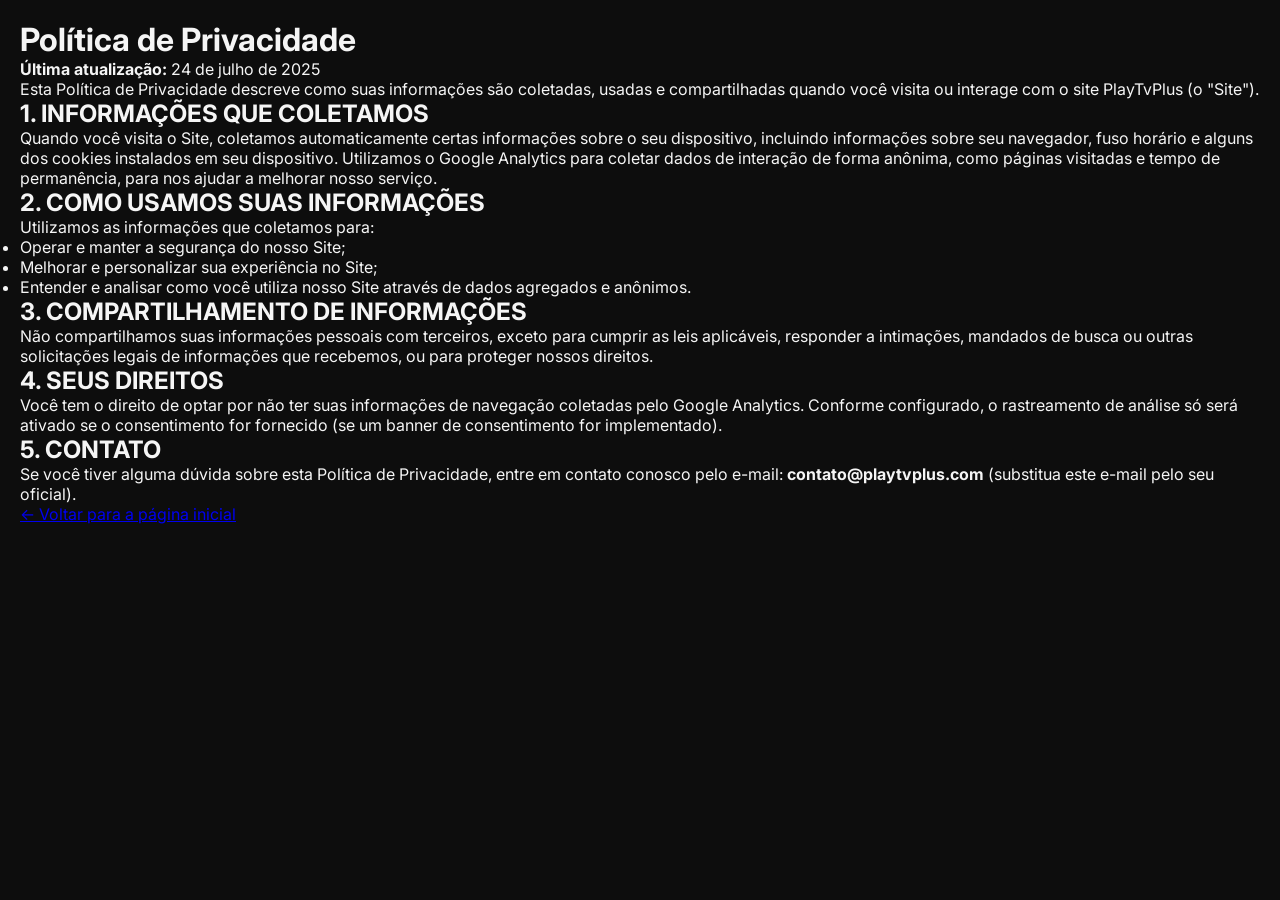
==== politica-de-privacidade.html @ 4c87d77c "politica-de-privacidade.html" ====
<!DOCTYPE html>
<html lang="pt-BR">
<head>
    <meta charset="UTF-8">
    <title>Política de Privacidade - PlayTvPlus</title>
    <meta name="viewport" content="width=device-width, initial-scale=1.0">
    <link rel="stylesheet" href="style.css">
    <link rel="preconnect" href="https://fonts.googleapis.com">
    <link rel="preconnect" href="https://fonts.gstatic.com" crossorigin>
    <link href="https://fonts.googleapis.com/css2?family=Inter:wght@400;500;700&display=swap" rel="stylesheet">
    
    <script async src="https://www.googletagmanager.com/gtag/js?id=G-E2RGTLT0N4"></script>
    <script>
      window.dataLayer = window.dataLayer || [];
      function gtag(){dataLayer.push(arguments);}
      gtag('js', new Date());

      gtag('consent', 'default', {'analytics_storage': 'denied'});
      gtag('config', 'G-E2RGTLT0N4');
    </script>
</head>
<body>
    <div class="legal-container">
        <h1>Política de Privacidade</h1>
        <p><strong>Última atualização:</strong> 24 de julho de 2025</p>
        <p>Esta Política de Privacidade descreve como suas informações são coletadas, usadas e compartilhadas quando você visita ou interage com o site PlayTvPlus (o "Site").</p>
        
        <h2>1. INFORMAÇÕES QUE COLETAMOS</h2>
        <p>Quando você visita o Site, coletamos automaticamente certas informações sobre o seu dispositivo, incluindo informações sobre seu navegador, fuso horário e alguns dos cookies instalados em seu dispositivo. Utilizamos o Google Analytics para coletar dados de interação de forma anônima, como páginas visitadas e tempo de permanência, para nos ajudar a melhorar nosso serviço.</p>

        <h2>2. COMO USAMOS SUAS INFORMAÇÕES</h2>
        <p>Utilizamos as informações que coletamos para:</p>
        <ul>
            <li>Operar e manter a segurança do nosso Site;</li>
            <li>Melhorar e personalizar sua experiência no Site;</li>
            <li>Entender e analisar como você utiliza nosso Site através de dados agregados e anônimos.</li>
        </ul>

        <h2>3. COMPARTILHAMENTO DE INFORMAÇÕES</h2>
        <p>Não compartilhamos suas informações pessoais com terceiros, exceto para cumprir as leis aplicáveis, responder a intimações, mandados de busca ou outras solicitações legais de informações que recebemos, ou para proteger nossos direitos.</p>

        <h2>4. SEUS DIREITOS</h2>
        <p>Você tem o direito de optar por não ter suas informações de navegação coletadas pelo Google Analytics. Conforme configurado, o rastreamento de análise só será ativado se o consentimento for fornecido (se um banner de consentimento for implementado).</p>

        <h2>5. CONTATO</h2>
        <p>Se você tiver alguma dúvida sobre esta Política de Privacidade, entre em contato conosco pelo e-mail: <strong>contato@playtvplus.com</strong> (substitua este e-mail pelo seu oficial).</p>
        
        <a href="index.html" class="back-link">&larr; Voltar para a página inicial</a>
    </div>
</body>
</html>
---- style.css ----
/* --- Variáveis de Estilo e Configurações Globais --- */
:root {
    --bg-color: #0D0D0D;
    --card-color: #1A1A1A;
    --border-color: #2F2F2F;
    --primary-text: #F5F5F5;
    --secondary-text: #A3A3A3;
    --accent-color: #8E44AD; /* Roxo Sofisticado */
    --accent-hover: #9B59B6;
    --font-family: 'Inter', sans-serif;
}

* { margin: 0; padding: 0; box-sizing: border-box; }

/* Animação de entrada */
@keyframes fadeInUp {
    from {
        opacity: 0;
        transform: translateY(20px);
    }
    to {
        opacity: 1;
        transform: translateY(0);
    }
}

body {
    background: var(--bg-color);
    font-family: var(--font-family);
    color: var(--primary-text);
    display: flex;
    flex-direction: column;
    align-items: center;
    padding: 20px;
}

.container { 
    width: 100%; 
    max-width: 680px; 
    animation: fadeInUp 0.8s ease-out;
}

/* --- Cabeçalho --- */
header { text-align: center; margin-bottom: 20px; }
.profile-logo {
    width: 100px;
    height: 100px;
    border-radius: 25%;
    margin-bottom: 15px;
    border: 3px solid var(--accent-color);
    box-shadow: 0 0 15px rgba(142, 68, 173, 0.4);
    transition: transform 0.3s;
}
.profile-logo:hover {
    transform: scale(1.05);
}
header h1 { font-size: 1.5rem; letter-spacing: 1px; }
.subtitle { color: var(--secondary-text); font-size: 1rem; margin-top: 5px; }

/* --- Ícones Sociais e Seletor de Idioma --- */
.social-icons { display: flex; justify-content: center; gap: 30px; margin-bottom: 25px; }
.social-icons a { color: var(--secondary-text); font-size: 1.8rem; transition: color 0.3s, transform 0.3s; }
.social-icons a:hover { color: #1DD2F3; transform: scale(1.15); }

.language-switcher { display: flex; justify-content: center; gap: 10px; margin-bottom: 30px; }
.lang-btn {
    background: none;
    border: 1px solid var(--border-color);
    color: var(--secondary-text);
    padding: 8px 15px;
    border-radius: 20px;
    cursor: pointer;
    font-family: var(--font-family);
    font-weight: 500;
    transition: all 0.3s;
}
.lang-btn.active, .lang-btn:hover { color: var(--primary-text); background-color: var(--accent-color); border-color: var(--accent-color); }

/* Estilo para o Alerta de Novidades */
@keyframes pulse {
    0% {
        transform: scale(0.95);
        box-shadow: 0 0 0 0 rgba(41, 199, 120, 0.7);
    }
    70% {
        transform: scale(1);
        box-shadow: 0 0 0 10px rgba(41, 199, 120, 0);
    }
    100% {
        transform: scale(0.95);
        box-shadow: 0 0 0 0 rgba(41, 199, 120, 0);
    }
}

.update-notification {
    display: flex;
    align-items: center;
    gap: 15px;
    background-color: var(--card-color);
    border: 1px solid var(--border-color);
    padding: 15px;
    border-radius: 15px;
    margin-bottom: 30px;
    text-decoration: none;
    color: var(--primary-text);
    transition: all 0.3s ease;
}

.update-notification:hover {
    border-color: var(--accent-color);
    transform: translateY(-3px);
    box-shadow: 0 8px 25px rgba(0, 0, 0, 0.2);
}

.update-notification .pulse {
    width: 10px;
    height: 10px;
    background-color: #29c778;
    border-radius: 50%;
    animation: pulse 2s infinite;
    flex-shrink: 0;
}

.update-notification .notification-icon {
    font-size: 1.8rem;
}

.update-notification .notification-text strong {
    display: block;
    font-size: 1rem;
}
.update-notification .notification-text span {
    font-size: 0.9rem;
    color: var(--secondary-text);
}

/* --- Títulos de Seção --- */
.section-title {
    text-align: left;
    margin-bottom: 15px;
    font-size: 1.2rem;
    color: var(--primary-text);
    border-left: 4px solid var(--accent-color);
    padding-left: 10px;
}

/* --- Estrutura dos Cards --- */
.links-list { 
    display: flex; 
    flex-direction: column; 
    gap: 20px; 
}
.link-card {
    background-color: var(--card-color);
    border: 1px solid var(--border-color);
    border-radius: 15px;
    padding: 20px;
    display: flex;
    flex-direction: column;
    color: var(--primary-text);
    transition: box-shadow 0.3s, border-color 0.3s;
}
.link-card:hover {
    box-shadow: 0 8px 30px rgba(0, 0, 0, 0.2);
    border-color: var(--accent-hover);
}
.link-card.featured {
    background: linear-gradient(135deg, #2a2a2a, #1a1a1a);
    border-color: var(--accent-color);
    box-shadow: 0 0 25px rgba(142, 68, 173, 0.2);
}

.card-header {
    display: flex;
    align-items: center;
    width: 100%;
    gap: 15px;
}
.app-details {
    display: flex;
    align-items: center;
    gap: 15px;
    flex-grow: 1;
}
.link-icon { width: 50px; height: 50px; border-radius: 12px; object-fit: cover; flex-shrink: 0; }
.link-icon.large { width: 65px; height: 65px; }
.link-text { flex-grow: 1; min-width: 0; }
.link-text strong { font-size: 1.1rem; }
.link-text > span { 
    font-size: 0.9rem; 
    color: var(--secondary-text); 
    display: block; 
    margin-top: 2px;
    white-space: nowrap;
    overflow: hidden;
    text-overflow: ellipsis;
}

.clickable-area {
    cursor: pointer;
}

/* --- Container da Informação Secreta --- */
.secret-info {
    max-height: 0;
    overflow: hidden;
    transition: max-height 0.5s ease-in-out, margin-top 0.5s ease-in-out;
}
.secret-info.visible {
    margin-top: 20px;
    max-height: 300px;
}
.link-card-instruction {
    font-size: 0.85rem;
    color: #b3b3b3;
    background-color: #252525;
    padding: 10px 12px;
    border-radius: 8px;
    border-left: 3px solid var(--accent-color);
}
.link-card-instruction .fa-key { margin-right: 8px; color: var(--accent-color); }
.link-card-instruction code {
    background-color: #111;
    color: #f5f5f5;
    padding: 2px 6px;
    border-radius: 4px;
    font-weight: bold;
    font-family: 'Courier New', Courier, monospace;
}

/* --- Rodapé do Card e Botões de Ação --- */
.card-footer {
    margin-top: 20px;
    display: flex;
    justify-content: space-between;
    align-items: center;
    gap: 10px;
}

.info-cta {
    background-color: transparent;
    border: 1px solid var(--border-color);
    color: var(--secondary-text);
    padding: 10px 15px;
    border-radius: 25px;
    cursor: pointer;
    font-family: var(--font-family);
    font-weight: bold;
    font-size: 0.9rem;
    display: flex;
    align-items: center;
    gap: 8px;
    transition: all 0.3s;
}
.info-cta:hover {
    border-color: var(--accent-color);
    color: var(--accent-color);
}
.info-cta .fa-key {
    font-size: 0.8rem;
}

.action-link {
    display: inline-block;
    background-color: var(--accent-color);
    color: var(--primary-text) !important;
    padding: 10px 25px;
    border-radius: 25px;
    text-decoration: none;
    font-weight: bold;
    font-size: 0.9rem;
    transition: background-color 0.3s, transform 0.3s;
}
.action-link:hover {
    background-color: var(--accent-hover);
    transform: scale(1.05);
}

/* --- Espaço de Anúncio (AdSense) --- */
.ad-section { 
    width: 100%;
    margin-top: 25px;
    margin-bottom: 5px;
}
.secret-info .ad-section { margin-top: 15px; margin-bottom: 0; }
.ad-box {
    width: 100%;
    min-height: 100px;
    background-color: transparent;
    border: 2px dashed var(--border-color);
    border-radius: 15px;
    display: flex;
    justify-content: center;
    align-items: center;
}
.ad-placeholder { color: var(--secondary-text); font-weight: 500; font-size: 0.9rem; }
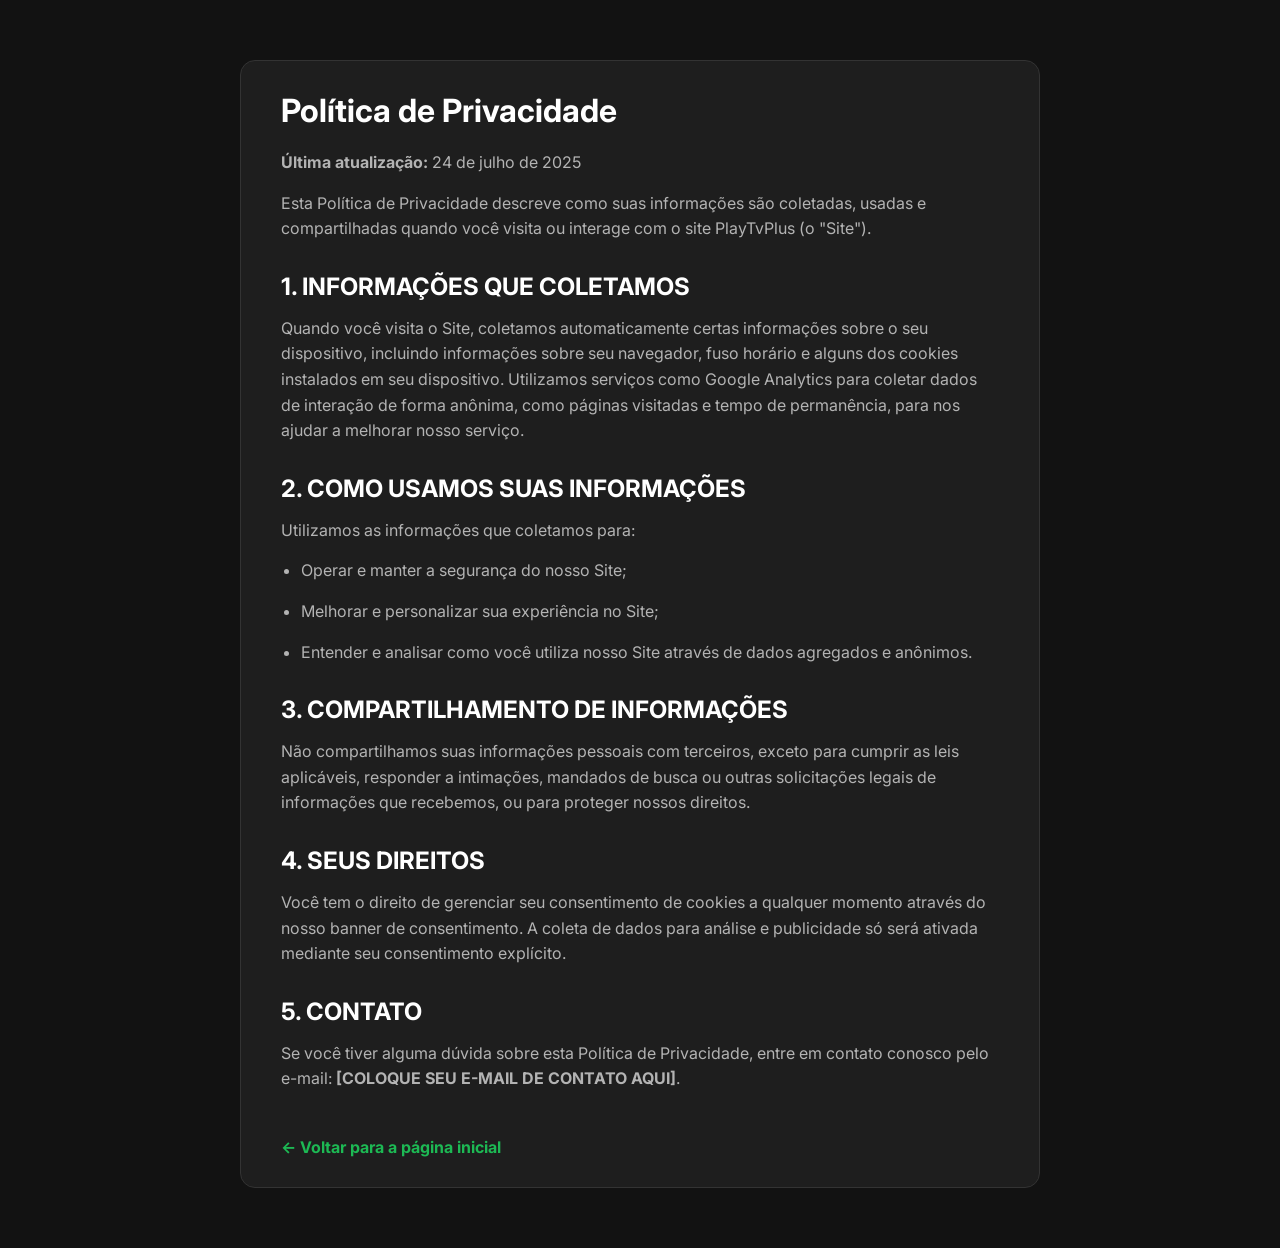
==== commit 1bb8bb2c: "politica-de-privacidade.html" ====
--- a/politica-de-privacidade.html
+++ b/politica-de-privacidade.html
@@ -8,25 +8,15 @@
     <link rel="preconnect" href="https://fonts.googleapis.com">
     <link rel="preconnect" href="https://fonts.gstatic.com" crossorigin>
     <link href="https://fonts.googleapis.com/css2?family=Inter:wght@400;500;700&display=swap" rel="stylesheet">
-    
-    <script async src="https://www.googletagmanager.com/gtag/js?id=G-E2RGTLT0N4"></script>
-    <script>
-      window.dataLayer = window.dataLayer || [];
-      function gtag(){dataLayer.push(arguments);}
-      gtag('js', new Date());
-
-      gtag('consent', 'default', {'analytics_storage': 'denied'});
-      gtag('config', 'G-E2RGTLT0N4');
-    </script>
 </head>
-<body>
+<body style="background-color: #121212;">
     <div class="legal-container">
         <h1>Política de Privacidade</h1>
         <p><strong>Última atualização:</strong> 24 de julho de 2025</p>
         <p>Esta Política de Privacidade descreve como suas informações são coletadas, usadas e compartilhadas quando você visita ou interage com o site PlayTvPlus (o "Site").</p>
         
         <h2>1. INFORMAÇÕES QUE COLETAMOS</h2>
-        <p>Quando você visita o Site, coletamos automaticamente certas informações sobre o seu dispositivo, incluindo informações sobre seu navegador, fuso horário e alguns dos cookies instalados em seu dispositivo. Utilizamos o Google Analytics para coletar dados de interação de forma anônima, como páginas visitadas e tempo de permanência, para nos ajudar a melhorar nosso serviço.</p>
+        <p>Quando você visita o Site, coletamos automaticamente certas informações sobre o seu dispositivo, incluindo informações sobre seu navegador, fuso horário e alguns dos cookies instalados em seu dispositivo. Utilizamos serviços como Google Analytics para coletar dados de interação de forma anônima, como páginas visitadas e tempo de permanência, para nos ajudar a melhorar nosso serviço.</p>
 
         <h2>2. COMO USAMOS SUAS INFORMAÇÕES</h2>
         <p>Utilizamos as informações que coletamos para:</p>
@@ -40,10 +30,10 @@
         <p>Não compartilhamos suas informações pessoais com terceiros, exceto para cumprir as leis aplicáveis, responder a intimações, mandados de busca ou outras solicitações legais de informações que recebemos, ou para proteger nossos direitos.</p>
 
         <h2>4. SEUS DIREITOS</h2>
-        <p>Você tem o direito de optar por não ter suas informações de navegação coletadas pelo Google Analytics. Conforme configurado, o rastreamento de análise só será ativado se o consentimento for fornecido (se um banner de consentimento for implementado).</p>
+        <p>Você tem o direito de gerenciar seu consentimento de cookies a qualquer momento através do nosso banner de consentimento. A coleta de dados para análise e publicidade só será ativada mediante seu consentimento explícito.</p>
 
         <h2>5. CONTATO</h2>
-        <p>Se você tiver alguma dúvida sobre esta Política de Privacidade, entre em contato conosco pelo e-mail: <strong>contato@playtvplus.com</strong> (substitua este e-mail pelo seu oficial).</p>
+        <p>Se você tiver alguma dúvida sobre esta Política de Privacidade, entre em contato conosco pelo e-mail: <strong>[COLOQUE SEU E-MAIL DE CONTATO AQUI]</strong>.</p>
         
         <a href="index.html" class="back-link">&larr; Voltar para a página inicial</a>
     </div>
--- a/style.css
+++ b/style.css
@@ -1,288 +1,260 @@
-/* --- Variáveis de Estilo e Configurações Globais --- */
+/* --- Variáveis de Tema --- */
 :root {
-    --bg-color: #0D0D0D;
-    --card-color: #1A1A1A;
-    --border-color: #2F2F2F;
-    --primary-text: #F5F5F5;
-    --secondary-text: #A3A3A3;
-    --accent-color: #8E44AD; /* Roxo Sofisticado */
-    --accent-hover: #9B59B6;
-    --font-family: 'Inter', sans-serif;
-}
-
-* { margin: 0; padding: 0; box-sizing: border-box; }
-
-/* Animação de entrada */
-@keyframes fadeInUp {
-    from {
-        opacity: 0;
-        transform: translateY(20px);
-    }
-    to {
-        opacity: 1;
-        transform: translateY(0);
-    }
+    --background-color: #121212;
+    --card-color: #1e1e1e;
+    --primary-text: #ffffff;
+    --secondary-text: #b3b3b3;
+    --accent-color: #1DB954; /* Cor de destaque, ex: verde Spotify */
+    --hover-color: #282828;
+    --border-color: #333333;
+}
+
+/* --- Reset Básico e Estilos Globais --- */
+* {
+    margin: 0;
+    padding: 0;
+    box-sizing: border-box;
 }
 
 body {
-    background: var(--bg-color);
-    font-family: var(--font-family);
-    color: var(--primary-text);
+    font-family: 'Inter', sans-serif;
+    background-color: var(--background-color);
+    color: var(--primary-text);
+    padding: 20px;
+}
+
+/* --- Container Principal --- */
+.container {
+    max-width: 680px;
+    margin: 0 auto;
+    text-align: center;
+}
+
+/* --- Header --- */
+header {
+    margin-bottom: 20px;
+}
+
+.profile-logo {
+    width: 120px;
+    height: 120px;
+    border-radius: 50%;
+    object-fit: cover;
+    border: 3px solid var(--accent-color);
+    margin-bottom: 15px;
+    background-color: transparent;
+}
+
+header h1 {
+    font-size: 1.5rem;
+    font-weight: 700;
+    margin-bottom: 5px;
+}
+
+header .subtitle {
+    font-size: 1rem;
+    color: var(--secondary-text);
+}
+
+/* --- Ícones Sociais e Seletor de Idioma --- */
+.social-icons {
+    margin-bottom: 20px;
+}
+
+.social-icons a {
+    color: var(--secondary-text);
+    font-size: 1.8rem;
+    transition: color 0.3s;
+}
+
+.social-icons a:hover {
+    color: var(--primary-text);
+}
+
+.language-switcher {
+    margin-bottom: 30px;
+    display: flex;
+    justify-content: center;
+    gap: 10px;
+}
+
+.lang-btn {
+    background: var(--card-color);
+    color: var(--secondary-text);
+    border: 1px solid var(--border-color);
+    padding: 8px 12px;
+    border-radius: 20px;
+    cursor: pointer;
+    font-weight: 500;
+    transition: all 0.3s;
+}
+
+.lang-btn.active, .lang-btn:hover {
+    background-color: var(--accent-color);
+    color: var(--primary-text);
+    border-color: var(--accent-color);
+}
+
+/* --- Notificação de Atualização --- */
+.update-notification {
+    display: flex;
+    align-items: center;
+    background-color: var(--card-color);
+    padding: 15px;
+    border-radius: 12px;
+    margin-bottom: 30px;
+    text-decoration: none;
+    color: var(--primary-text);
+    border: 1px solid var(--border-color);
+    transition: background-color 0.3s;
+}
+
+.update-notification:hover {
+    background-color: var(--hover-color);
+}
+
+.pulse {
+    width: 12px; /* Correção: Largura e altura iguais */
+    height: 12px;
+    background-color: var(--accent-color);
+    border-radius: 50%; /* Garante um círculo perfeito */
+    animation: pulse-animation 1.5s infinite;
+    margin-right: 15px;
+    flex-shrink: 0;
+}
+
+@keyframes pulse-animation {
+    0% { box-shadow: 0 0 0 0 rgba(29, 185, 84, 0.7); }
+    100% { box-shadow: 0 0 0 15px rgba(29, 185, 84, 0); }
+}
+
+.notification-icon {
+    font-size: 1.5rem;
+    margin-right: 15px;
+}
+
+.notification-text {
+    text-align: left;
+}
+
+.notification-text strong {
+    display: block;
+}
+
+.notification-text span {
+    font-size: 0.9rem;
+    color: var(--secondary-text);
+}
+
+/* --- Títulos de Seção --- */
+.section-title {
+    font-size: 1.2rem;
+    margin-bottom: 20px;
+    text-align: left;
+}
+
+/* --- Lista de Links (Cards de App) --- */
+.links-list {
     display: flex;
     flex-direction: column;
+    gap: 20px;
+    margin-bottom: 30px;
+}
+
+.link-card {
+    background-color: var(--card-color);
+    border-radius: 12px;
+    border: 1px solid var(--border-color);
+    overflow: hidden;
+    transition: all 0.3s ease;
+}
+
+.link-card.featured {
+    border-color: var(--accent-color);
+    animation: featured-pulse 2.5s infinite;
+}
+
+@keyframes featured-pulse {
+    0% { box-shadow: 0 0 15px rgba(29, 185, 84, 0.2); }
+    50% { box-shadow: 0 0 25px rgba(29, 185, 84, 0.4); }
+    100% { box-shadow: 0 0 15px rgba(29, 185, 84, 0.2); }
+}
+
+.card-header {
+    display: flex;
     align-items: center;
     padding: 20px;
-}
-
-.container { 
-    width: 100%; 
-    max-width: 680px; 
-    animation: fadeInUp 0.8s ease-out;
-}
-
-/* --- Cabeçalho --- */
-header { text-align: center; margin-bottom: 20px; }
-.profile-logo {
-    width: 100px;
-    height: 100px;
-    border-radius: 25%;
-    margin-bottom: 15px;
-    border: 3px solid var(--accent-color);
-    box-shadow: 0 0 15px rgba(142, 68, 173, 0.4);
-    transition: transform 0.3s;
-}
-.profile-logo:hover {
-    transform: scale(1.05);
-}
-header h1 { font-size: 1.5rem; letter-spacing: 1px; }
-.subtitle { color: var(--secondary-text); font-size: 1rem; margin-top: 5px; }
-
-/* --- Ícones Sociais e Seletor de Idioma --- */
-.social-icons { display: flex; justify-content: center; gap: 30px; margin-bottom: 25px; }
-.social-icons a { color: var(--secondary-text); font-size: 1.8rem; transition: color 0.3s, transform 0.3s; }
-.social-icons a:hover { color: #1DD2F3; transform: scale(1.15); }
-
-.language-switcher { display: flex; justify-content: center; gap: 10px; margin-bottom: 30px; }
-.lang-btn {
-    background: none;
-    border: 1px solid var(--border-color);
-    color: var(--secondary-text);
-    padding: 8px 15px;
-    border-radius: 20px;
     cursor: pointer;
-    font-family: var(--font-family);
+}
+
+.link-icon {
+    width: 50px;
+    height: 50px;
+    border-radius: 10px;
+    margin-right: 15px;
+    flex-shrink: 0;
+}
+
+.link-icon.large {
+    width: 60px;
+    height: 60px;
+}
+
+.link-text {
+    text-align: left;
+    flex-grow: 1;
+}
+
+.link-text strong {
+    font-size: 1.1rem;
     font-weight: 500;
-    transition: all 0.3s;
-}
-.lang-btn.active, .lang-btn:hover { color: var(--primary-text); background-color: var(--accent-color); border-color: var(--accent-color); }
-
-/* Estilo para o Alerta de Novidades */
-@keyframes pulse {
-    0% {
-        transform: scale(0.95);
-        box-shadow: 0 0 0 0 rgba(41, 199, 120, 0.7);
-    }
-    70% {
-        transform: scale(1);
-        box-shadow: 0 0 0 10px rgba(41, 199, 120, 0);
-    }
-    100% {
-        transform: scale(0.95);
-        box-shadow: 0 0 0 0 rgba(41, 199, 120, 0);
-    }
-}
-
-.update-notification {
-    display: flex;
-    align-items: center;
-    gap: 15px;
-    background-color: var(--card-color);
-    border: 1px solid var(--border-color);
-    padding: 15px;
-    border-radius: 15px;
-    margin-bottom: 30px;
-    text-decoration: none;
-    color: var(--primary-text);
-    transition: all 0.3s ease;
-}
-
-.update-notification:hover {
-    border-color: var(--accent-color);
-    transform: translateY(-3px);
-    box-shadow: 0 8px 25px rgba(0, 0, 0, 0.2);
-}
-
-.update-notification .pulse {
-    width: 10px;
-    height: 10px;
-    background-color: #29c778;
-    border-radius: 50%;
-    animation: pulse 2s infinite;
-    flex-shrink: 0;
-}
-
-.update-notification .notification-icon {
-    font-size: 1.8rem;
-}
-
-.update-notification .notification-text strong {
+}
+
+.link-text span {
+    font-size: 0.9rem;
+    color: var(--secondary-text);
     display: block;
-    font-size: 1rem;
-}
-.update-notification .notification-text span {
-    font-size: 0.9rem;
-    color: var(--secondary-text);
-}
-
-/* --- Títulos de Seção --- */
-.section-title {
-    text-align: left;
-    margin-bottom: 15px;
-    font-size: 1.2rem;
-    color: var(--primary-text);
-    border-left: 4px solid var(--accent-color);
-    padding-left: 10px;
-}
-
-/* --- Estrutura dos Cards --- */
-.links-list { 
-    display: flex; 
-    flex-direction: column; 
-    gap: 20px; 
-}
-.link-card {
-    background-color: var(--card-color);
-    border: 1px solid var(--border-color);
-    border-radius: 15px;
-    padding: 20px;
-    display: flex;
-    flex-direction: column;
-    color: var(--primary-text);
-    transition: box-shadow 0.3s, border-color 0.3s;
-}
-.link-card:hover {
-    box-shadow: 0 8px 30px rgba(0, 0, 0, 0.2);
-    border-color: var(--accent-hover);
-}
-.link-card.featured {
-    background: linear-gradient(135deg, #2a2a2a, #1a1a1a);
-    border-color: var(--accent-color);
-    box-shadow: 0 0 25px rgba(142, 68, 173, 0.2);
-}
-
-.card-header {
-    display: flex;
-    align-items: center;
-    width: 100%;
-    gap: 15px;
-}
-.app-details {
-    display: flex;
-    align-items: center;
-    gap: 15px;
-    flex-grow: 1;
-}
-.link-icon { width: 50px; height: 50px; border-radius: 12px; object-fit: cover; flex-shrink: 0; }
-.link-icon.large { width: 65px; height: 65px; }
-.link-text { flex-grow: 1; min-width: 0; }
-.link-text strong { font-size: 1.1rem; }
-.link-text > span { 
-    font-size: 0.9rem; 
-    color: var(--secondary-text); 
-    display: block; 
-    margin-top: 2px;
-    white-space: nowrap;
-    overflow: hidden;
-    text-overflow: ellipsis;
-}
-
-.clickable-area {
-    cursor: pointer;
-}
-
-/* --- Container da Informação Secreta --- */
+}
+
 .secret-info {
     max-height: 0;
     overflow: hidden;
-    transition: max-height 0.5s ease-in-out, margin-top 0.5s ease-in-out;
-}
-.secret-info.visible {
-    margin-top: 20px;
-    max-height: 300px;
-}
+    transition: max-height 0.5s ease, padding 0.5s ease;
+    padding: 0 20px;
+}
+
+.link-card.unlocked .secret-info {
+    max-height: 500px;
+    padding-top: 0;
+    padding-bottom: 20px;
+}
+
 .link-card-instruction {
-    font-size: 0.85rem;
-    color: #b3b3b3;
-    background-color: #252525;
-    padding: 10px 12px;
+    background-color: var(--background-color);
+    padding: 15px;
     border-radius: 8px;
-    border-left: 3px solid var(--accent-color);
-}
-.link-card-instruction .fa-key { margin-right: 8px; color: var(--accent-color); }
+    font-size: 0.9rem;
+    color: var(--secondary-text);
+    text-align: left;
+}
+
 .link-card-instruction code {
-    background-color: #111;
-    color: #f5f5f5;
-    padding: 2px 6px;
+    background-color: #000;
+    padding: 3px 6px;
     border-radius: 4px;
-    font-weight: bold;
-    font-family: 'Courier New', Courier, monospace;
-}
-
-/* --- Rodapé do Card e Botões de Ação --- */
-.card-footer {
-    margin-top: 20px;
-    display: flex;
-    justify-content: space-between;
-    align-items: center;
-    gap: 10px;
-}
-
-.info-cta {
-    background-color: transparent;
-    border: 1px solid var(--border-color);
-    color: var(--secondary-text);
-    padding: 10px 15px;
-    border-radius: 25px;
-    cursor: pointer;
-    font-family: var(--font-family);
-    font-weight: bold;
-    font-size: 0.9rem;
-    display: flex;
-    align-items: center;
-    gap: 8px;
-    transition: all 0.3s;
-}
-.info-cta:hover {
-    border-color: var(--accent-color);
+    font-family: monospace;
     color: var(--accent-color);
 }
-.info-cta .fa-key {
-    font-size: 0.8rem;
-}
-
-.action-link {
-    display: inline-block;
-    background-color: var(--accent-color);
-    color: var(--primary-text) !important;
-    padding: 10px 25px;
-    border-radius: 25px;
-    text-decoration: none;
-    font-weight: bold;
-    font-size: 0.9rem;
-    transition: background-color 0.3s, transform 0.3s;
-}
-.action-link:hover {
-    background-color: var(--accent-hover);
-    transform: scale(1.05);
-}
-
-/* --- Espaço de Anúncio (AdSense) --- */
-.ad-section { 
+
+/* Espaços para Anúncios */
+.ad-section {
     width: 100%;
-    margin-top: 25px;
-    margin-bottom: 5px;
-}
-.secret-info .ad-section { margin-top: 15px; margin-bottom: 0; }
+    margin: 20px 0;
+}
+.secret-info .ad-section {
+    margin-top: 15px;
+    margin-bottom: 20px;
+}
 .ad-box {
     width: 100%;
     min-height: 100px;
@@ -293,4 +265,115 @@
     justify-content: center;
     align-items: center;
 }
-.ad-placeholder { color: var(--secondary-text); font-weight: 500; font-size: 0.9rem; }
+.ad-placeholder {
+    color: var(--secondary-text);
+    font-weight: 500;
+    font-size: 0.9rem;
+}
+
+.card-footer-base, .card-footer {
+    display: flex;
+    border-top: 1px solid var(--border-color);
+}
+
+/* Ajuste para o rodapé que está fora da seção secreta */
+.link-card .card-footer-base {
+    padding: 0;
+}
+.link-card.unlocked .card-footer-base {
+    display: none; /* Esconde o botão "Desbloquear" quando o card está aberto */
+}
+
+.info-cta {
+    flex: 1;
+    padding: 15px;
+    text-align: center;
+    background: none;
+    border: none;
+    color: var(--primary-text);
+    font-size: 1rem;
+    font-weight: bold;
+    cursor: pointer;
+    transition: background-color 0.3s;
+    animation: cta-pulse 2s infinite ease-in-out;
+}
+
+@keyframes cta-pulse {
+    0% { transform: scale(1); }
+    50% { transform: scale(1.03); }
+    100% { transform: scale(1); }
+}
+
+.info-cta:hover {
+    background-color: var(--hover-color);
+}
+
+.info-cta i {
+    margin-right: 8px;
+    color: var(--accent-color);
+}
+
+.action-link {
+    display: inline-block;
+    background-color: var(--accent-color);
+    color: var(--primary-text) !important;
+    padding: 12px 30px;
+    border-radius: 25px;
+    text-decoration: none;
+    font-weight: bold;
+    font-size: 1rem;
+    transition: all 0.4s ease;
+    opacity: 0;
+    transform: translateY(10px);
+    transition-delay: 0.2s;
+}
+.link-card.unlocked .action-link {
+    opacity: 1;
+    transform: translateY(0);
+    transition-delay: 0.4s;
+}
+.action-link:hover {
+    background-color: #25d366;
+    transform: scale(1.05);
+}
+
+/* --- Rodapé --- */
+footer {
+    text-align: center;
+    padding: 20px;
+    color: var(--secondary-text);
+    font-size: 0.9rem;
+}
+
+.footer-links {
+    margin-bottom: 15px;
+}
+
+.footer-links a {
+    color: var(--secondary-text);
+    margin: 0 10px;
+    text-decoration: none;
+}
+
+.footer-links a:hover {
+    color: var(--primary-text);
+    text-decoration: underline;
+}
+
+/* --- Estilos para Páginas Legais (Privacidade/Termos) --- */
+.legal-container {
+    max-width: 800px;
+    margin: 40px auto;
+    background-color: var(--card-color);
+    padding: 30px 40px;
+    border-radius: 15px;
+    text-align: left;
+    border: 1px solid var(--border-color);
+}
+
+.legal-container h1 { margin-bottom: 20px; color: var(--primary-text); }
+.legal-container h2 { margin-top: 30px; margin-bottom: 15px; color: var(--primary-text); }
+.legal-container p, .legal-container li { margin-bottom: 15px; line-height: 1.6; color: var(--secondary-text); }
+.legal-container ul { padding-left: 20px; }
+.back-link { display: inline-block; margin-top: 30px; color: var(--accent-color); font-weight: bold; text-decoration: none; }
+.back-link:hover { text-decoration: underline; }
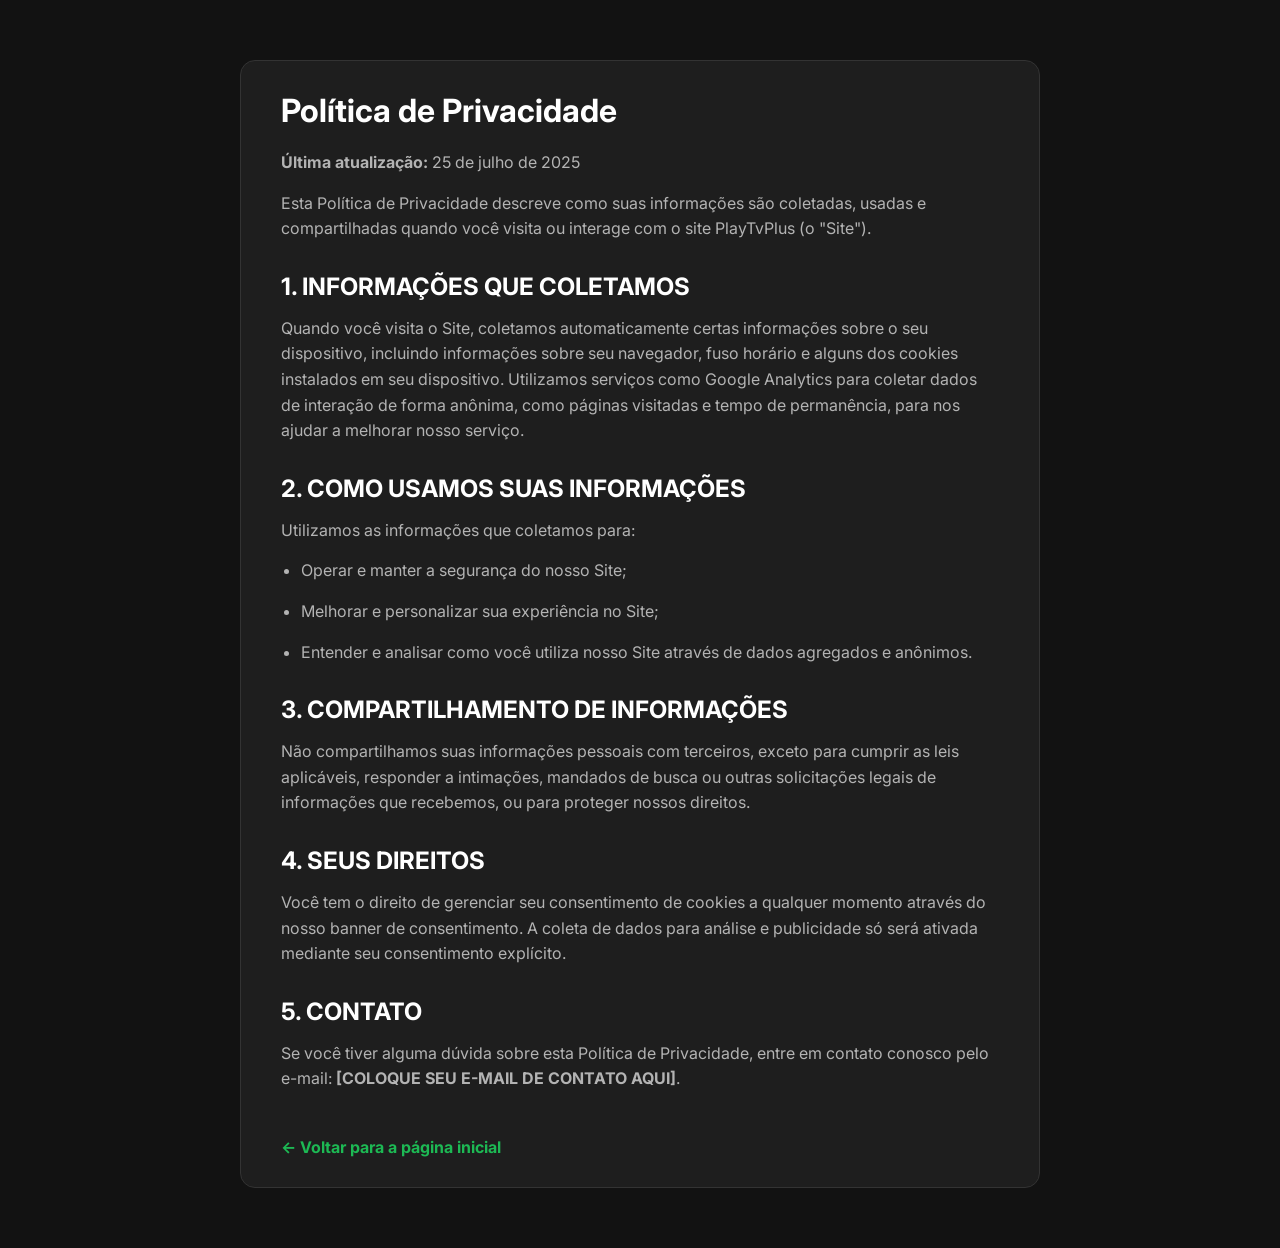
==== commit 336fa245: "politica-de-privacidade.html" ====
--- a/politica-de-privacidade.html
+++ b/politica-de-privacidade.html
@@ -1,7 +1,7 @@
 <!DOCTYPE html>
 <html lang="pt-BR">
 <head>
-    <meta charset="UTF-8">
+    <script id="cookieyes" type="text/javascript" src="https://cdn-cookieyes.com/client_data/81e93950d63262b8a373ed82/script.js"></script> <meta charset="UTF-8">
     <title>Política de Privacidade - PlayTvPlus</title>
     <meta name="viewport" content="width=device-width, initial-scale=1.0">
     <link rel="stylesheet" href="style.css">
@@ -12,7 +12,7 @@
 <body style="background-color: #121212;">
     <div class="legal-container">
         <h1>Política de Privacidade</h1>
-        <p><strong>Última atualização:</strong> 24 de julho de 2025</p>
+        <p><strong>Última atualização:</strong> 25 de julho de 2025</p>
         <p>Esta Política de Privacidade descreve como suas informações são coletadas, usadas e compartilhadas quando você visita ou interage com o site PlayTvPlus (o "Site").</p>
         
         <h2>1. INFORMAÇÕES QUE COLETAMOS</h2>
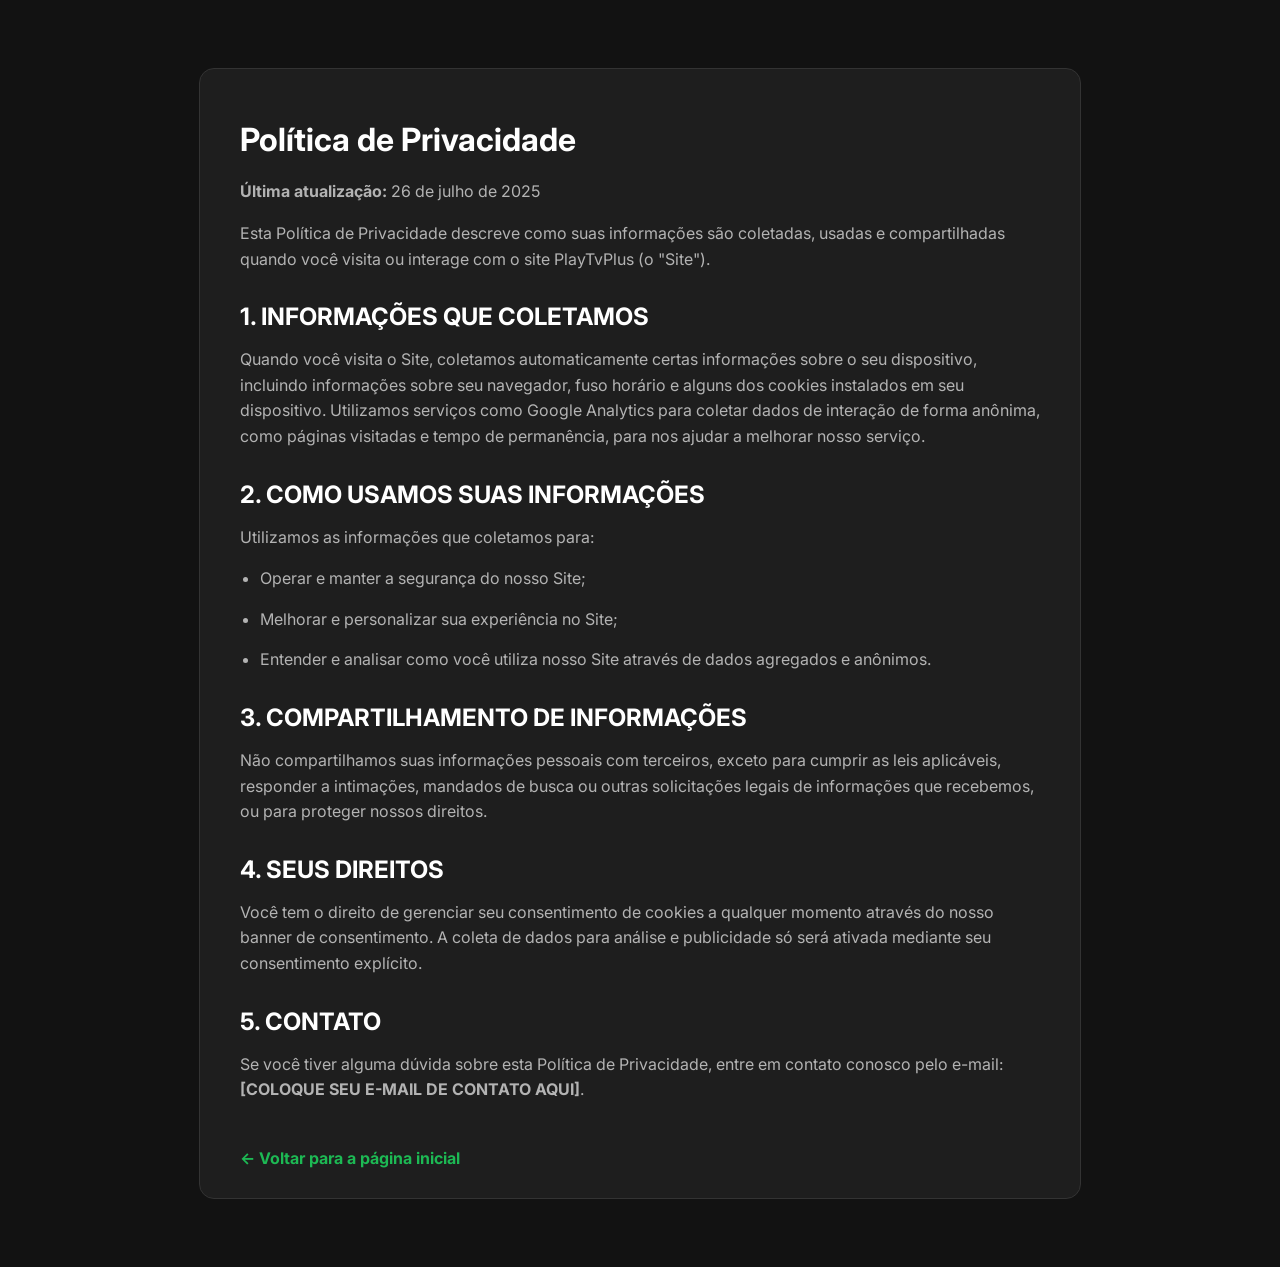
==== commit b9f59c82: "politica-de-privacidade.html" ====
--- a/politica-de-privacidade.html
+++ b/politica-de-privacidade.html
@@ -1,18 +1,30 @@
 <!DOCTYPE html>
 <html lang="pt-BR">
 <head>
-    <script id="cookieyes" type="text/javascript" src="https://cdn-cookieyes.com/client_data/81e93950d63262b8a373ed82/script.js"></script> <meta charset="UTF-8">
+    <script id="cookieyes" type="text/javascript" src="https://cdn-cookieyes.com/client_data/81e93950d63262b8a373ed82/script.js"></script>
+    <meta charset="UTF-8">
     <title>Política de Privacidade - PlayTvPlus</title>
     <meta name="viewport" content="width=device-width, initial-scale=1.0">
-    <link rel="stylesheet" href="style.css">
     <link rel="preconnect" href="https://fonts.googleapis.com">
     <link rel="preconnect" href="https://fonts.gstatic.com" crossorigin>
     <link href="https://fonts.googleapis.com/css2?family=Inter:wght@400;500;700&display=swap" rel="stylesheet">
+    <style>
+        /* Estilos básicos para manter a consistência visual sem linkar o CSS principal */
+        :root { --background-color: #121212; --card-color: #1e1e1e; --primary-text: #ffffff; --secondary-text: #b3b3b3; --accent-color: #1DB954; --border-color: #333333; }
+        body { font-family: 'Inter', sans-serif; background-color: var(--background-color); color: var(--primary-text); padding: 20px; }
+        .legal-container { max-width: 800px; margin: 40px auto; background-color: var(--card-color); padding: 30px 40px; border-radius: 15px; text-align: left; border: 1px solid var(--border-color); }
+        .legal-container h1 { margin-bottom: 20px; color: var(--primary-text); }
+        .legal-container h2 { margin-top: 30px; margin-bottom: 15px; color: var(--primary-text); }
+        .legal-container p, .legal-container li { margin-bottom: 15px; line-height: 1.6; color: var(--secondary-text); }
+        .legal-container ul { padding-left: 20px; }
+        .back-link { display: inline-block; margin-top: 30px; color: var(--accent-color); font-weight: bold; text-decoration: none; }
+        .back-link:hover { text-decoration: underline; }
+    </style>
 </head>
 <body style="background-color: #121212;">
     <div class="legal-container">
         <h1>Política de Privacidade</h1>
-        <p><strong>Última atualização:</strong> 25 de julho de 2025</p>
+        <p><strong>Última atualização:</strong> 26 de julho de 2025</p>
         <p>Esta Política de Privacidade descreve como suas informações são coletadas, usadas e compartilhadas quando você visita ou interage com o site PlayTvPlus (o "Site").</p>
         
         <h2>1. INFORMAÇÕES QUE COLETAMOS</h2>
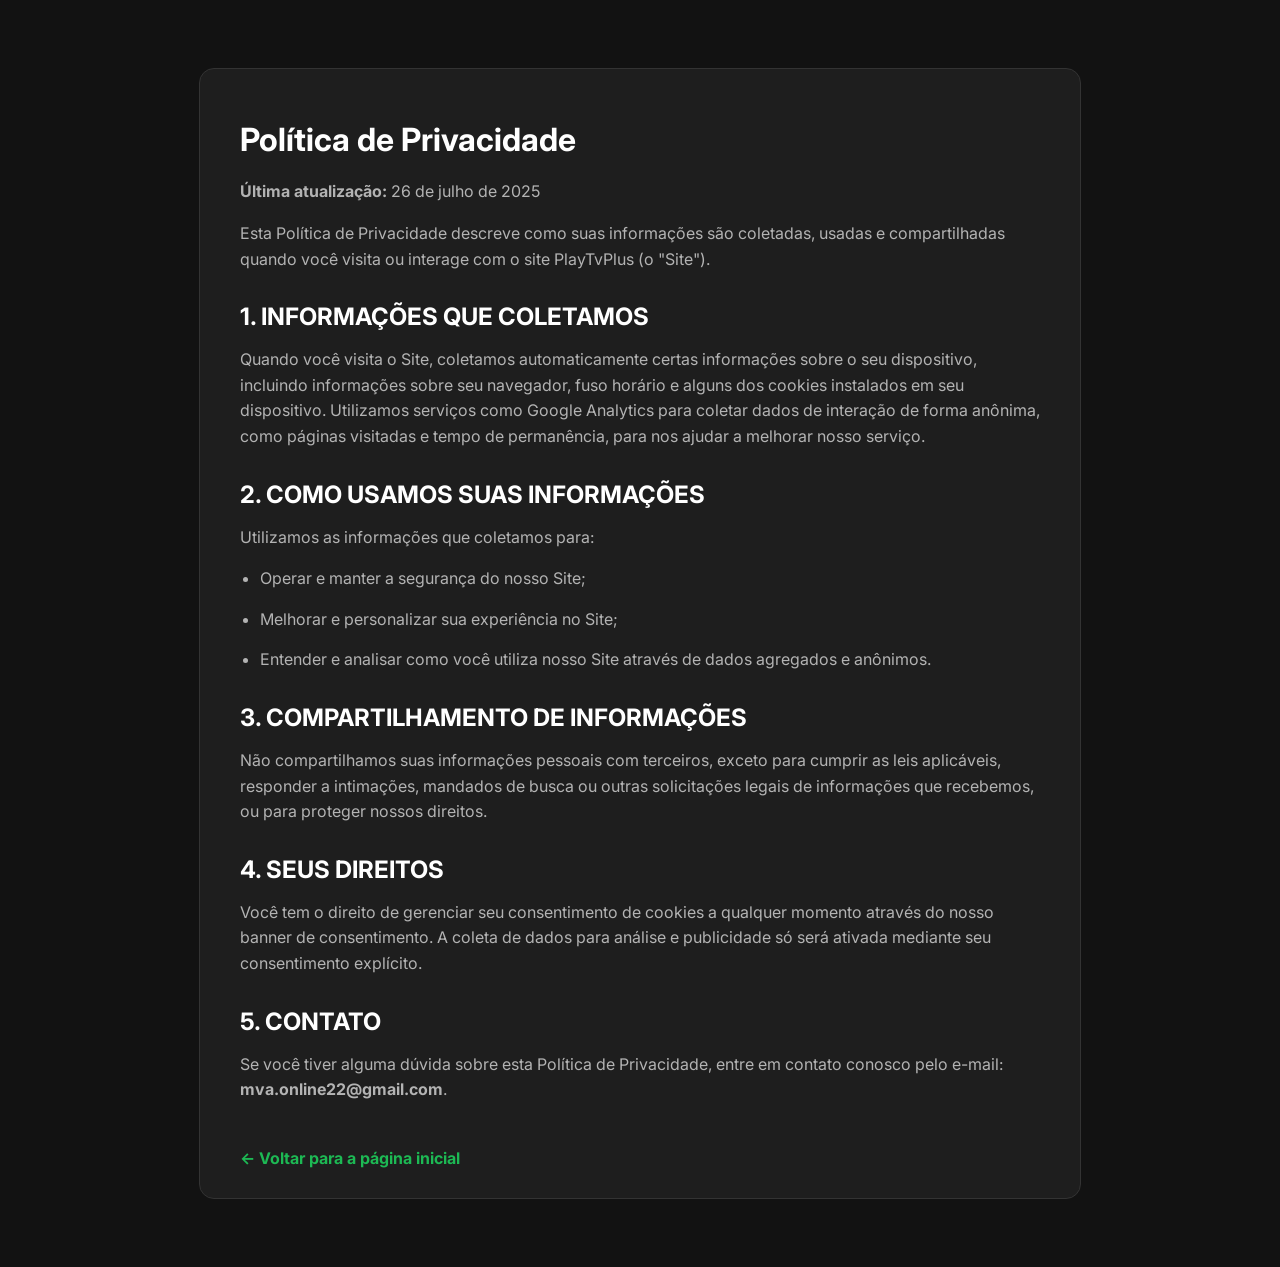
==== commit 7b4c25c5: "politica-de-privacidade.html" ====
--- a/politica-de-privacidade.html
+++ b/politica-de-privacidade.html
@@ -45,7 +45,7 @@
         <p>Você tem o direito de gerenciar seu consentimento de cookies a qualquer momento através do nosso banner de consentimento. A coleta de dados para análise e publicidade só será ativada mediante seu consentimento explícito.</p>
 
         <h2>5. CONTATO</h2>
-        <p>Se você tiver alguma dúvida sobre esta Política de Privacidade, entre em contato conosco pelo e-mail: <strong>[COLOQUE SEU E-MAIL DE CONTATO AQUI]</strong>.</p>
+        <p>Se você tiver alguma dúvida sobre esta Política de Privacidade, entre em contato conosco pelo e-mail: <strong>mva.online22@gmail.com</strong>.</p>
         
         <a href="index.html" class="back-link">&larr; Voltar para a página inicial</a>
     </div>
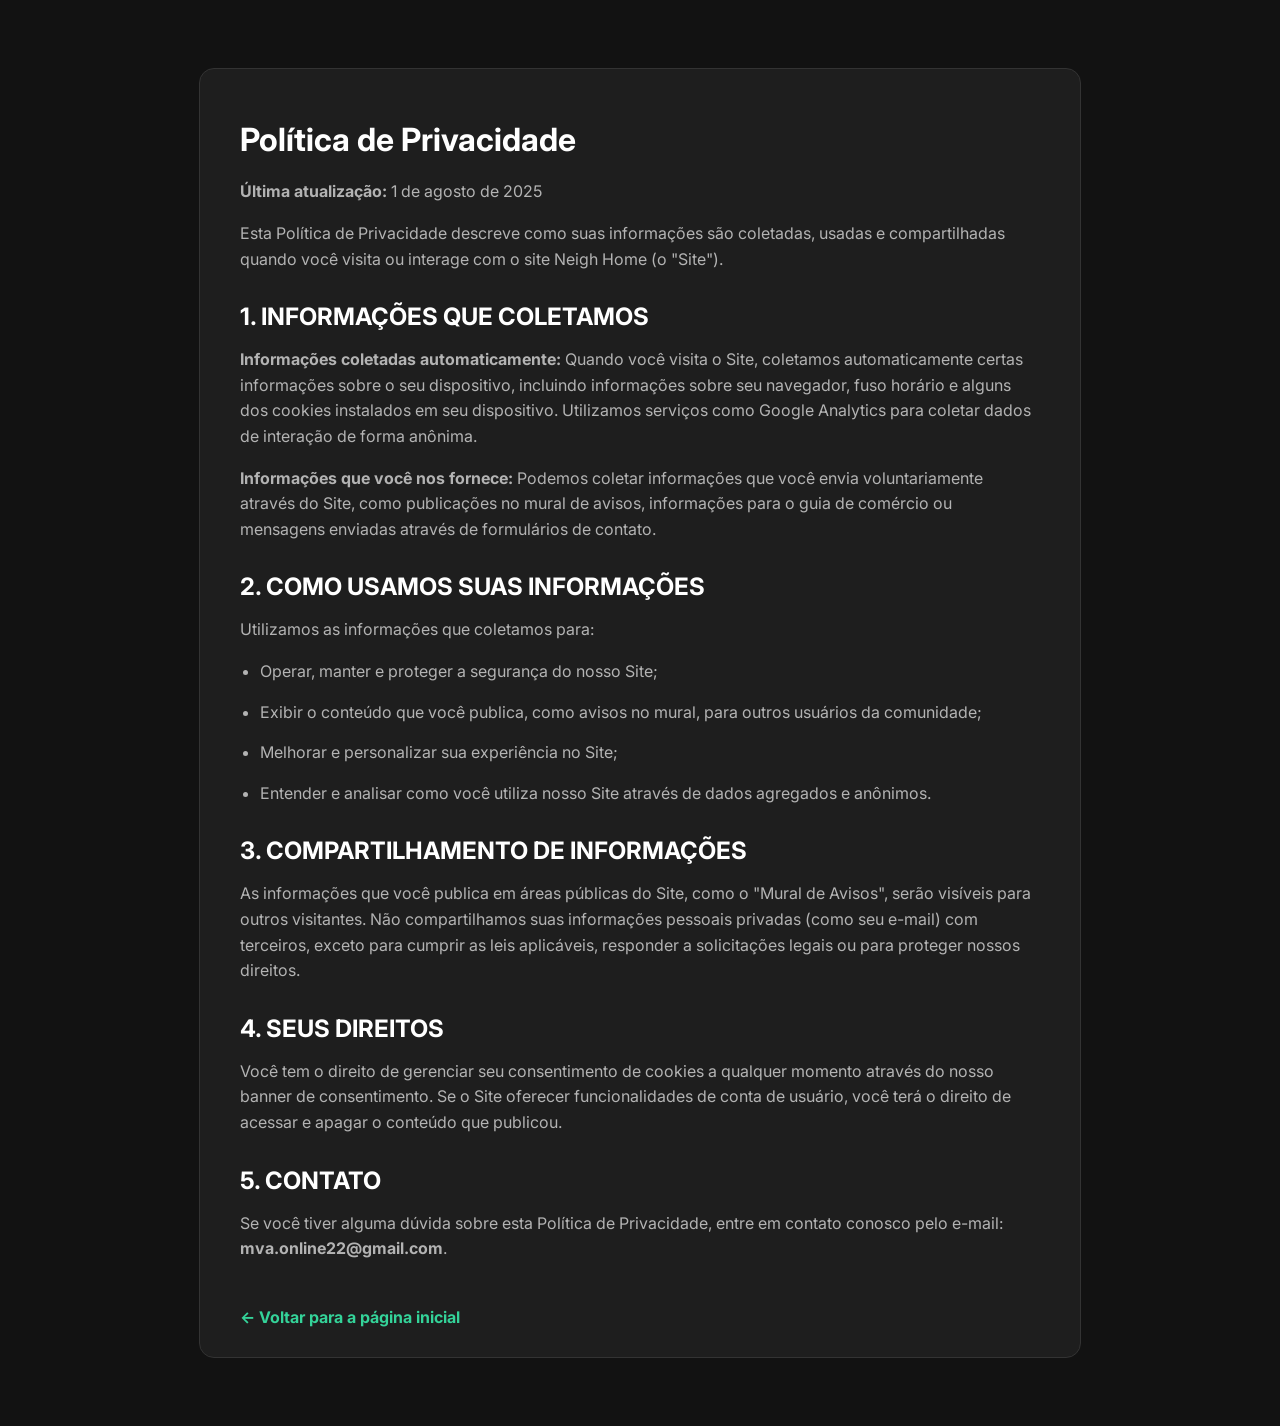
==== commit 4c977548: "politica-de-privacidade.html" ====
--- a/politica-de-privacidade.html
+++ b/politica-de-privacidade.html
@@ -3,20 +3,19 @@
 <head>
     <script id="cookieyes" type="text/javascript" src="https://cdn-cookieyes.com/client_data/81e93950d63262b8a373ed82/script.js"></script>
     <meta charset="UTF-8">
-    <title>Política de Privacidade - PlayTvPlus</title>
+    <title>Política de Privacidade - Neigh Home</title>
     <meta name="viewport" content="width=device-width, initial-scale=1.0">
     <link rel="preconnect" href="https://fonts.googleapis.com">
     <link rel="preconnect" href="https://fonts.gstatic.com" crossorigin>
     <link href="https://fonts.googleapis.com/css2?family=Inter:wght@400;500;700&display=swap" rel="stylesheet">
     <style>
-        /* Estilos básicos para manter a consistência visual sem linkar o CSS principal */
-        :root { --background-color: #121212; --card-color: #1e1e1e; --primary-text: #ffffff; --secondary-text: #b3b3b3; --accent-color: #1DB954; --border-color: #333333; }
+        :root { --background-color: #121212; --card-color: #1e1e1e; --primary-text: #ffffff; --secondary-text: #b3b3b3; --accent-color: #34D399; --border-color: #333333; }
         body { font-family: 'Inter', sans-serif; background-color: var(--background-color); color: var(--primary-text); padding: 20px; }
         .legal-container { max-width: 800px; margin: 40px auto; background-color: var(--card-color); padding: 30px 40px; border-radius: 15px; text-align: left; border: 1px solid var(--border-color); }
-        .legal-container h1 { margin-bottom: 20px; color: var(--primary-text); }
-        .legal-container h2 { margin-top: 30px; margin-bottom: 15px; color: var(--primary-text); }
-        .legal-container p, .legal-container li { margin-bottom: 15px; line-height: 1.6; color: var(--secondary-text); }
-        .legal-container ul { padding-left: 20px; }
+        h1 { margin-bottom: 20px; color: var(--primary-text); }
+        h2 { margin-top: 30px; margin-bottom: 15px; color: var(--primary-text); }
+        p, li { margin-bottom: 15px; line-height: 1.6; color: var(--secondary-text); }
+        ul { padding-left: 20px; }
         .back-link { display: inline-block; margin-top: 30px; color: var(--accent-color); font-weight: bold; text-decoration: none; }
         .back-link:hover { text-decoration: underline; }
     </style>
@@ -24,29 +23,25 @@
 <body style="background-color: #121212;">
     <div class="legal-container">
         <h1>Política de Privacidade</h1>
-        <p><strong>Última atualização:</strong> 26 de julho de 2025</p>
-        <p>Esta Política de Privacidade descreve como suas informações são coletadas, usadas e compartilhadas quando você visita ou interage com o site PlayTvPlus (o "Site").</p>
-        
+        <p><strong>Última atualização:</strong> 1 de agosto de 2025</p>
+        <p>Esta Política de Privacidade descreve como suas informações são coletadas, usadas e compartilhadas quando você visita ou interage com o site Neigh Home (o "Site").</p>
         <h2>1. INFORMAÇÕES QUE COLETAMOS</h2>
-        <p>Quando você visita o Site, coletamos automaticamente certas informações sobre o seu dispositivo, incluindo informações sobre seu navegador, fuso horário e alguns dos cookies instalados em seu dispositivo. Utilizamos serviços como Google Analytics para coletar dados de interação de forma anônima, como páginas visitadas e tempo de permanência, para nos ajudar a melhorar nosso serviço.</p>
-
+        <p><strong>Informações coletadas automaticamente:</strong> Quando você visita o Site, coletamos automaticamente certas informações sobre o seu dispositivo, incluindo informações sobre seu navegador, fuso horário e alguns dos cookies instalados em seu dispositivo. Utilizamos serviços como Google Analytics para coletar dados de interação de forma anônima.</p>
+        <p><strong>Informações que você nos fornece:</strong> Podemos coletar informações que você envia voluntariamente através do Site, como publicações no mural de avisos, informações para o guia de comércio ou mensagens enviadas através de formulários de contato.</p>
         <h2>2. COMO USAMOS SUAS INFORMAÇÕES</h2>
         <p>Utilizamos as informações que coletamos para:</p>
         <ul>
-            <li>Operar e manter a segurança do nosso Site;</li>
+            <li>Operar, manter e proteger a segurança do nosso Site;</li>
+            <li>Exibir o conteúdo que você publica, como avisos no mural, para outros usuários da comunidade;</li>
             <li>Melhorar e personalizar sua experiência no Site;</li>
             <li>Entender e analisar como você utiliza nosso Site através de dados agregados e anônimos.</li>
         </ul>
-
         <h2>3. COMPARTILHAMENTO DE INFORMAÇÕES</h2>
-        <p>Não compartilhamos suas informações pessoais com terceiros, exceto para cumprir as leis aplicáveis, responder a intimações, mandados de busca ou outras solicitações legais de informações que recebemos, ou para proteger nossos direitos.</p>
-
+        <p>As informações que você publica em áreas públicas do Site, como o "Mural de Avisos", serão visíveis para outros visitantes. Não compartilhamos suas informações pessoais privadas (como seu e-mail) com terceiros, exceto para cumprir as leis aplicáveis, responder a solicitações legais ou para proteger nossos direitos.</p>
         <h2>4. SEUS DIREITOS</h2>
-        <p>Você tem o direito de gerenciar seu consentimento de cookies a qualquer momento através do nosso banner de consentimento. A coleta de dados para análise e publicidade só será ativada mediante seu consentimento explícito.</p>
-
+        <p>Você tem o direito de gerenciar seu consentimento de cookies a qualquer momento através do nosso banner de consentimento. Se o Site oferecer funcionalidades de conta de usuário, você terá o direito de acessar e apagar o conteúdo que publicou.</p>
         <h2>5. CONTATO</h2>
         <p>Se você tiver alguma dúvida sobre esta Política de Privacidade, entre em contato conosco pelo e-mail: <strong>mva.online22@gmail.com</strong>.</p>
-        
         <a href="index.html" class="back-link">&larr; Voltar para a página inicial</a>
     </div>
 </body>
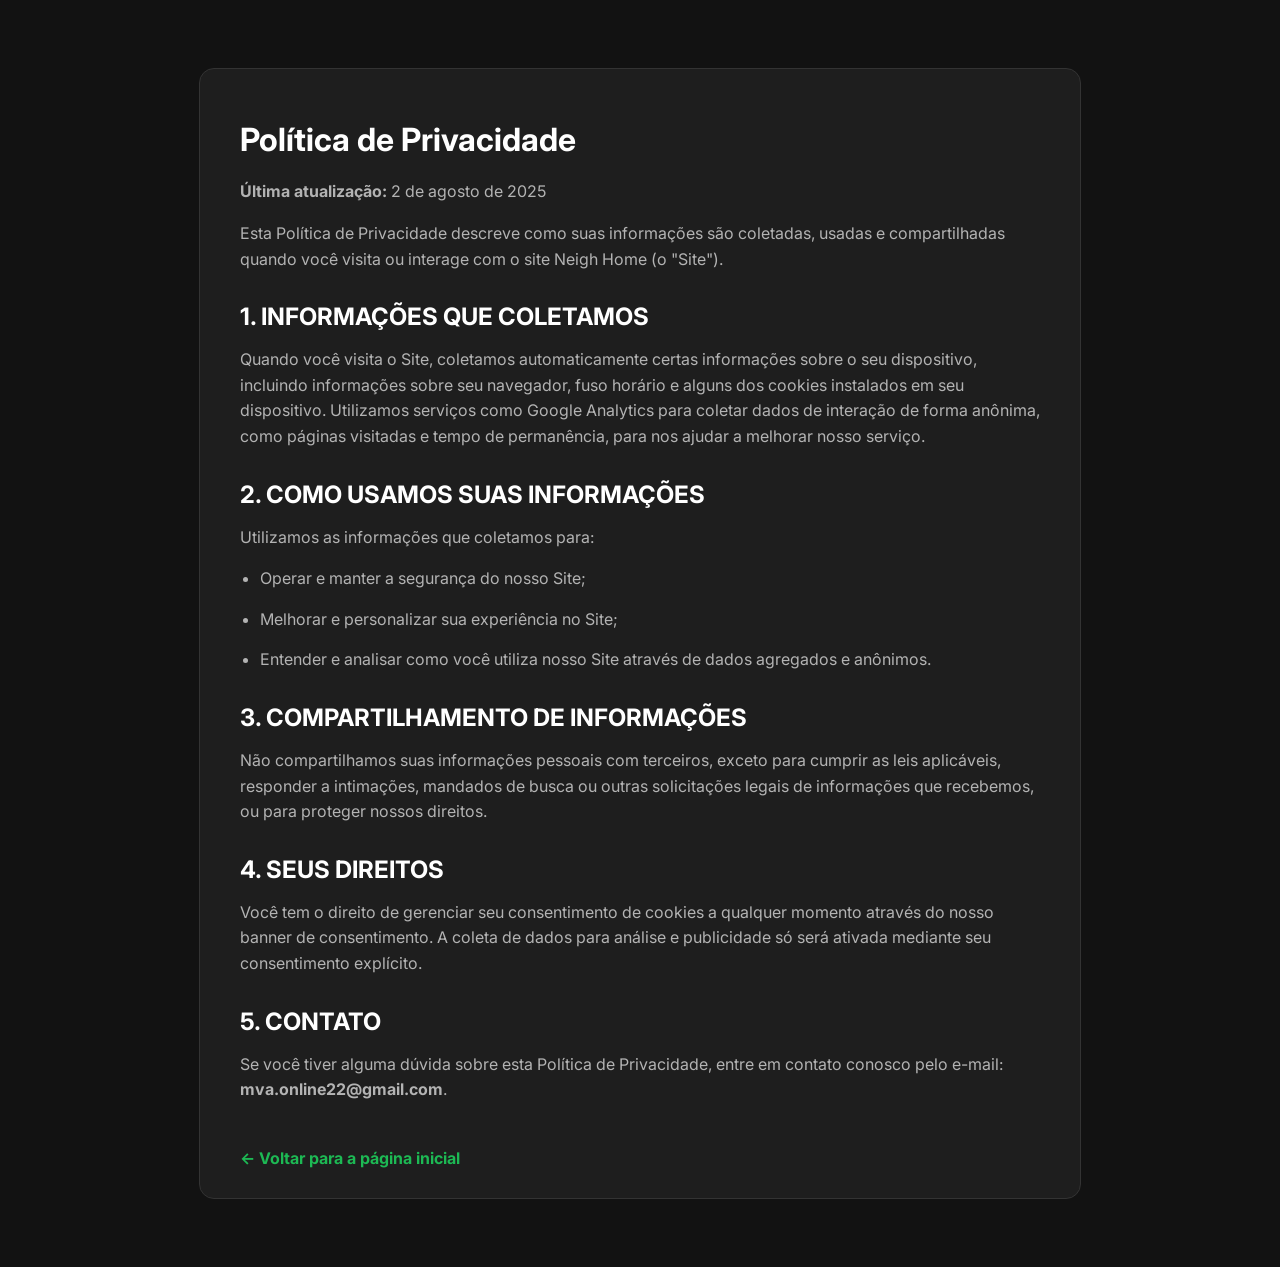
==== commit 696db802: "politica-de-privacidade.html" ====
--- a/politica-de-privacidade.html
+++ b/politica-de-privacidade.html
@@ -1,45 +1,32 @@
 <!DOCTYPE html>
 <html lang="pt-BR">
 <head>
-    <script id="cookieyes" type="text/javascript" src="https://cdn-cookieyes.com/client_data/81e93950d63262b8a373ed82/script.js"></script>
     <meta charset="UTF-8">
     <title>Política de Privacidade - Neigh Home</title>
     <meta name="viewport" content="width=device-width, initial-scale=1.0">
     <link rel="preconnect" href="https://fonts.googleapis.com">
     <link rel="preconnect" href="https://fonts.gstatic.com" crossorigin>
     <link href="https://fonts.googleapis.com/css2?family=Inter:wght@400;500;700&display=swap" rel="stylesheet">
-    <style>
-        :root { --background-color: #121212; --card-color: #1e1e1e; --primary-text: #ffffff; --secondary-text: #b3b3b3; --accent-color: #34D399; --border-color: #333333; }
-        body { font-family: 'Inter', sans-serif; background-color: var(--background-color); color: var(--primary-text); padding: 20px; }
-        .legal-container { max-width: 800px; margin: 40px auto; background-color: var(--card-color); padding: 30px 40px; border-radius: 15px; text-align: left; border: 1px solid var(--border-color); }
-        h1 { margin-bottom: 20px; color: var(--primary-text); }
-        h2 { margin-top: 30px; margin-bottom: 15px; color: var(--primary-text); }
-        p, li { margin-bottom: 15px; line-height: 1.6; color: var(--secondary-text); }
-        ul { padding-left: 20px; }
-        .back-link { display: inline-block; margin-top: 30px; color: var(--accent-color); font-weight: bold; text-decoration: none; }
-        .back-link:hover { text-decoration: underline; }
-    </style>
+    <style>:root { --background-color: #121212; --card-color: #1e1e1e; --primary-text: #ffffff; --secondary-text: #b3b3b3; --accent-color: #1DB954; --border-color: #333333; } body { font-family: 'Inter', sans-serif; background-color: var(--background-color); color: var(--primary-text); padding: 20px; } .legal-container { max-width: 800px; margin: 40px auto; background-color: var(--card-color); padding: 30px 40px; border-radius: 15px; text-align: left; border: 1px solid var(--border-color); } h1 { margin-bottom: 20px; color: var(--primary-text); } h2 { margin-top: 30px; margin-bottom: 15px; color: var(--primary-text); } p, li { margin-bottom: 15px; line-height: 1.6; color: var(--secondary-text); } ul { padding-left: 20px; } .back-link { display: inline-block; margin-top: 30px; color: var(--accent-color); font-weight: bold; text-decoration: none; } .back-link:hover { text-decoration: underline; }</style>
 </head>
 <body style="background-color: #121212;">
     <div class="legal-container">
         <h1>Política de Privacidade</h1>
-        <p><strong>Última atualização:</strong> 1 de agosto de 2025</p>
+        <p><strong>Última atualização:</strong> 2 de agosto de 2025</p>
         <p>Esta Política de Privacidade descreve como suas informações são coletadas, usadas e compartilhadas quando você visita ou interage com o site Neigh Home (o "Site").</p>
         <h2>1. INFORMAÇÕES QUE COLETAMOS</h2>
-        <p><strong>Informações coletadas automaticamente:</strong> Quando você visita o Site, coletamos automaticamente certas informações sobre o seu dispositivo, incluindo informações sobre seu navegador, fuso horário e alguns dos cookies instalados em seu dispositivo. Utilizamos serviços como Google Analytics para coletar dados de interação de forma anônima.</p>
-        <p><strong>Informações que você nos fornece:</strong> Podemos coletar informações que você envia voluntariamente através do Site, como publicações no mural de avisos, informações para o guia de comércio ou mensagens enviadas através de formulários de contato.</p>
+        <p>Quando você visita o Site, coletamos automaticamente certas informações sobre o seu dispositivo, incluindo informações sobre seu navegador, fuso horário e alguns dos cookies instalados em seu dispositivo. Utilizamos serviços como Google Analytics para coletar dados de interação de forma anônima, como páginas visitadas e tempo de permanência, para nos ajudar a melhorar nosso serviço.</p>
         <h2>2. COMO USAMOS SUAS INFORMAÇÕES</h2>
         <p>Utilizamos as informações que coletamos para:</p>
         <ul>
-            <li>Operar, manter e proteger a segurança do nosso Site;</li>
-            <li>Exibir o conteúdo que você publica, como avisos no mural, para outros usuários da comunidade;</li>
+            <li>Operar e manter a segurança do nosso Site;</li>
             <li>Melhorar e personalizar sua experiência no Site;</li>
             <li>Entender e analisar como você utiliza nosso Site através de dados agregados e anônimos.</li>
         </ul>
         <h2>3. COMPARTILHAMENTO DE INFORMAÇÕES</h2>
-        <p>As informações que você publica em áreas públicas do Site, como o "Mural de Avisos", serão visíveis para outros visitantes. Não compartilhamos suas informações pessoais privadas (como seu e-mail) com terceiros, exceto para cumprir as leis aplicáveis, responder a solicitações legais ou para proteger nossos direitos.</p>
+        <p>Não compartilhamos suas informações pessoais com terceiros, exceto para cumprir as leis aplicáveis, responder a intimações, mandados de busca ou outras solicitações legais de informações que recebemos, ou para proteger nossos direitos.</p>
         <h2>4. SEUS DIREITOS</h2>
-        <p>Você tem o direito de gerenciar seu consentimento de cookies a qualquer momento através do nosso banner de consentimento. Se o Site oferecer funcionalidades de conta de usuário, você terá o direito de acessar e apagar o conteúdo que publicou.</p>
+        <p>Você tem o direito de gerenciar seu consentimento de cookies a qualquer momento através do nosso banner de consentimento. A coleta de dados para análise e publicidade só será ativada mediante seu consentimento explícito.</p>
         <h2>5. CONTATO</h2>
         <p>Se você tiver alguma dúvida sobre esta Política de Privacidade, entre em contato conosco pelo e-mail: <strong>mva.online22@gmail.com</strong>.</p>
         <a href="index.html" class="back-link">&larr; Voltar para a página inicial</a>
